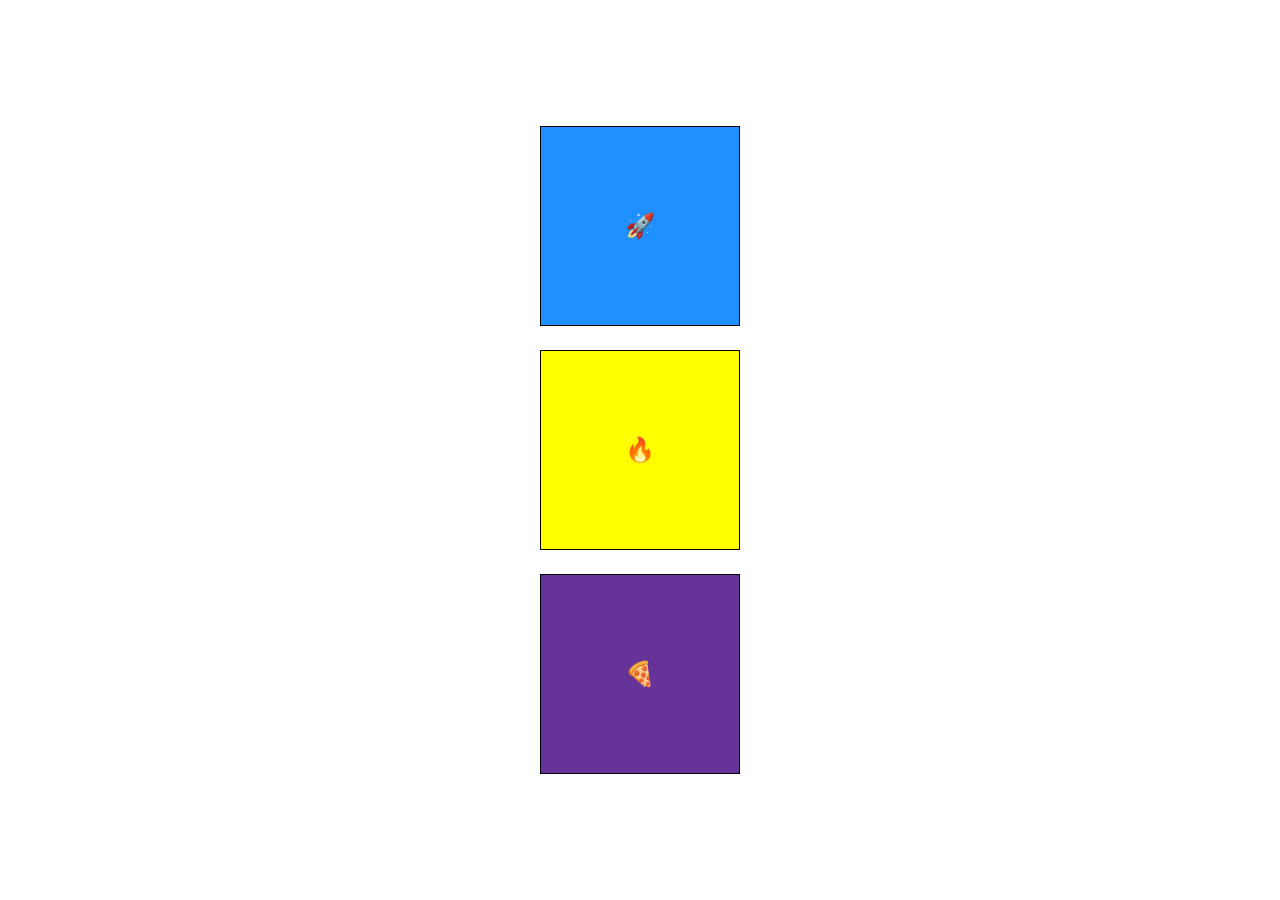
==== index.html @ fa9e2462 "CSS Animated Responsive Nav Bar Building a CSS Animated Responsive Navbar:  i.) transforms, ii.) t" ====
<!DOCTYPE html>
<html lang="en">

<head>
    <meta charset="UTF-8">
    <meta name="viewport" content="width=device-width, initial-scale=1.0">
    <meta http-equiv="X-UA-Compatible" content="IE=edge">
    <title>CSS Transforms and Transitions</title>
    <link rel="stylesheet" href="style.css">
</head>

<body>

    <main>
        <div class="square">🚀</div>
        <div class="square">🔥</div>
        <div class="square animate">🍕</div>
   </main>
    
</body>
</html>
---- style.css ----
@import url('https://fonts.googleapis.com/css2?family=Nunito:ital,wght@0,200..1000;1,200..1000&family=Press+Start+2P&family=Roboto:ital,wght@0,100..900;1,100..900&display=swap');


* {
    margin: 0;
    padding: 0;
    box-sizing: border-box;
}


html {
    font-size: 1.5rem;
    font-family: 'Nunito', sans-serif;
}

body {
    min-height: 100vh;
    display: flex;
    flex-flow: column nowrap;
}

main {
    flex-grow: 1;
    display: flex;
    flex-flow: column nowrap;
    justify-content: center;
    align-items: center;
    gap: 1rem;
}

div {
    width: 200px;
    height: 200px;
    border: 1px solid black;
    display: grid;
    place-content: center;
}

div:first-child {
    background-color: dodgerblue;
    /* transform: translateX(50%); */
    /* transform: rotateX(180deg); */
   /*  transform: scaleX(120%); */
   /* transform: skewX(10deg); */
}
div:nth-child(2) {
    background-color: yellow;
    /* transform: translateY(-1rem); */
   /*  transform: rotateY(180deg); */
   /* transform: scaleY(120%); */
   /* transform: skewY(-10deg); */
}
div:last-child {
    background-color: limegreen;
    /* transform: translate(100%, -2rem); */
   /*  transform: rotateZ(180deg); */
   /* transform: scale(50%, 50%); */
  /*  transform: skew(-10deg, -10deg); */
}

div:hover {
    background-color: midnightblue;
    /* transition-property: background-color, transform;
    transition-duration: 1s, 2s;
    transition-delay: 0.25s; */
    /* transition-timing-function: ease-in-out; */
    transition: all 1s ease-in-out 0.25s;
}

div:last-child:hover {
    transform: rotate(180deg);

}

.animate {
    /* animation-name: slide;
    animation-duration: 5s;
    animation-timing-function: ease-in-out;
    animation-delay: 1s;
    animation-iteration-count: 5;
    animation-direction: alternate;
    animation-fill-mode: forwards; */
    animation: 5s ease-in-out 1s 2 normal forwards slide;
    
}

@keyframes slide {
    0%{
        transform: translateX(0);
    }
    33% {
        transform: translateX(600px) rotate(180deg);
    }
    66% {
        transform: translateX(-600px) rotate(-180deg);
    }
    100% {
        transform: translateX(0);
        background-color: rebeccapurple;
    }
}
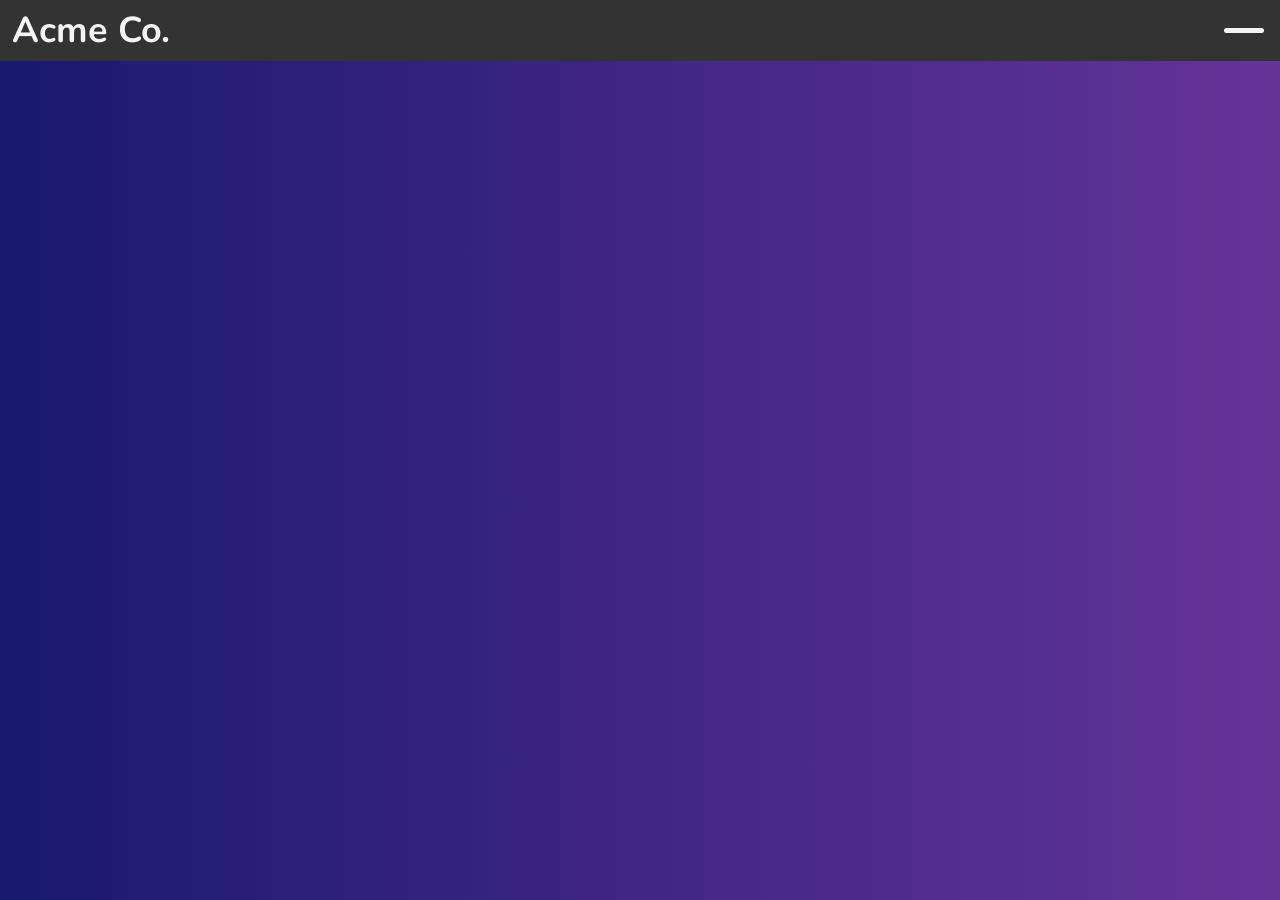
==== commit 751fc8e6: "Add files via upload" ====
--- a/index.html
+++ b/index.html
@@ -1,21 +1,37 @@
 <!DOCTYPE html>
 <html lang="en">
-
 <head>
     <meta charset="UTF-8">
     <meta name="viewport" content="width=device-width, initial-scale=1.0">
-    <meta http-equiv="X-UA-Compatible" content="IE=edge">
-    <title>CSS Transforms and Transitions</title>
+    <meta http-equiv="X-UA-Compatible" content="ie=edge">
+    <title>CSS Animated Menu </title>
     <link rel="stylesheet" href="style.css">
 </head>
 
 <body>
+    <header>
+        <section class="header-title-line">
+            <h1>Acme Co.</h1>
+            <button class="menu-button" title="Open Nav Menu">
+                <div class="menu-icon"></div>
+            </button>
+        </section>
+
+        <button class="closeMenuBtn" title="Close Nav Menu" tabindex="-1"></button>
+
+        <nav>
+            <ul>
+                <li><a href="products.html">Products</a></li>
+                <li><a href="#">Forum</a></li>
+                <li><a href="#">About</a></li>
+                <li><a href="#">Contact</a></li>
+            </ul>
+        </nav>
+    </header>
 
     <main>
-        <div class="square">🚀</div>
-        <div class="square">🔥</div>
-        <div class="square animate">🍕</div>
-   </main>
+
+    </main>
     
 </body>
 </html>
--- a/style.css
+++ b/style.css
@@ -1,5 +1,4 @@
 @import url('https://fonts.googleapis.com/css2?family=Nunito:ital,wght@0,200..1000;1,200..1000&family=Press+Start+2P&family=Roboto:ital,wght@0,100..900;1,100..900&display=swap');
-
 
 * {
     margin: 0;
@@ -7,9 +6,13 @@
     box-sizing: border-box;
 }
 
+:root {
+    --HEADER-BGCOLOR: #333;
+    --HEADER-COLOR: whitesmoke;
+}
 
 html {
-    font-size: 1.5rem;
+   font-size: 1.5rem;
     font-family: 'Nunito', sans-serif;
 }
 
@@ -17,86 +20,140 @@
     min-height: 100vh;
     display: flex;
     flex-flow: column nowrap;
+    background-color: midnightblue;
+    background-image: linear-gradient(to right, midnightblue, rebeccapurple);
 }
 
-main {
-    flex-grow: 1;
+header {
+    color: var(--HEADER-COLOR);
+    position: sticky;
+    top: 0;
+    z-index: 1;
+}
+
+.header-title-line {
+    background-color: var(--HEADER-BGCOLOR);
+    padding: 0.25rem 0.5rem;
+    display: flex;
+    flex-flow: row nowrap;
+    justify-content: space-between;
+    align-items: center;
+}
+
+.menu-button {
+    background-color: transparent;
+    border: none;
+    cursor: pointer;
+    width: 48px;
+    height: 48px;
     display: flex;
     flex-flow: column nowrap;
     justify-content: center;
     align-items: center;
-    gap: 1rem;
 }
 
-div {
-    width: 200px;
-    height: 200px;
-    border: 1px solid black;
-    display: grid;
-    place-content: center;
+.closeMenuBtn {
+    display: none;
+    background-color: transparent;
+    outline: none;
+    border: 1px solid red;
+    position: absolute;
+    top: 0.5rem;
+    right: 0.5rem;
+    width: 48px;
+    height: 48px;
 }
 
-div:first-child {
-    background-color: dodgerblue;
-    /* transform: translateX(50%); */
-    /* transform: rotateX(180deg); */
-   /*  transform: scaleX(120%); */
-   /* transform: skewX(10deg); */
-}
-div:nth-child(2) {
-    background-color: yellow;
-    /* transform: translateY(-1rem); */
-   /*  transform: rotateY(180deg); */
-   /* transform: scaleY(120%); */
-   /* transform: skewY(-10deg); */
-}
-div:last-child {
-    background-color: limegreen;
-    /* transform: translate(100%, -2rem); */
-   /*  transform: rotateZ(180deg); */
-   /* transform: scale(50%, 50%); */
-  /*  transform: skew(-10deg, -10deg); */
+.menu-icon,
+.menu-icon::before,
+.menu-icon::after {
+    background-color: var(--HEADER-COLOR);
+    width: 40px;
+    height: 5px;
+    border-radius: 5px;
+    transition: all 0.5s ease-in-out;
 }
 
-div:hover {
-    background-color: midnightblue;
-    /* transition-property: background-color, transform;
-    transition-duration: 1s, 2s;
-    transition-delay: 0.25s; */
-    /* transition-timing-function: ease-in-out; */
-    transition: all 1s ease-in-out 0.25s;
+.menu-icon::before,
+.menu-icon::after {
+    content: '';
 }
 
-div:last-child:hover {
-    transform: rotate(180deg);
-
+.menu-icon::before {
+    transform: translate(-20px, -12px);
 }
 
-.animate {
-    /* animation-name: slide;
-    animation-duration: 5s;
-    animation-timing-function: ease-in-out;
-    animation-delay: 1s;
-    animation-iteration-count: 5;
-    animation-direction: alternate;
-    animation-fill-mode: forwards; */
-    animation: 5s ease-in-out 1s 2 normal forwards slide;
+.menu-icon::after {
+    transform: translate(-20px, 12px);
+}
+
+.header-title-line:focus-within .menu-icon {
+    background-color: transparent;
+    transform: rotate(720deg);
+}
+.header-title-line:focus-within .menu-icon::before {
+    transform: translateX(-20px) rotate(45deg);
+}
+.header-title-line:focus-within .menu-icon::after {
+    transform: translateX(-20px) rotate(-45deg);
+}
+
+nav {
+    display: none;
+    background-color: var(--HEADER-BGCOLOR);
+    position: relative;
     
 }
 
-@keyframes slide {
-    0%{
-        transform: translateX(0);
+:is(header:focus-within nav) {
+    display: block;
+    transform-origin: top center;
+    animation: showMenu 0.5s ease-in-out forwards;
+}
+
+header:focus-within .closeMenuBtn {
+    display: block;
+}
+
+header:focus-within .closeMenuBtn:focus {
+    transform: translateX(-50px);
+}
+
+.closeMenuBtn:focus ~ nav {
+    transform-origin: top center;
+    animation: hideMenu 0.5s ease forwards;
+}
+
+@keyframes showMenu {
+    0% {
+        transform: scaleY(0);
     }
-    33% {
-        transform: translateX(600px) rotate(180deg);
-    }
-    66% {
-        transform: translateX(-600px) rotate(-180deg);
+    80% {
+        transform: scaleY(1.2);
     }
     100% {
-        transform: translateX(0);
-        background-color: rebeccapurple;
+        transform: scaleY(1);
+    }
+}
+@keyframes hideMenu {
+    0% {
+        transform: scaleY(1);
+    }
+    80% {
+        transform: scaleY(1.2);
+    }
+    100% {
+        transform: scaleY(0);
     }
 }
 
+nav ul {
+    list-style-type: none;
+    display: flex;
+    flex-flow: column nowrap;
+}
+nav ul li {
+    padding: 0.5rem;
+    border-top: 1px solid var(--HEADER-COLOR);
+}
+
